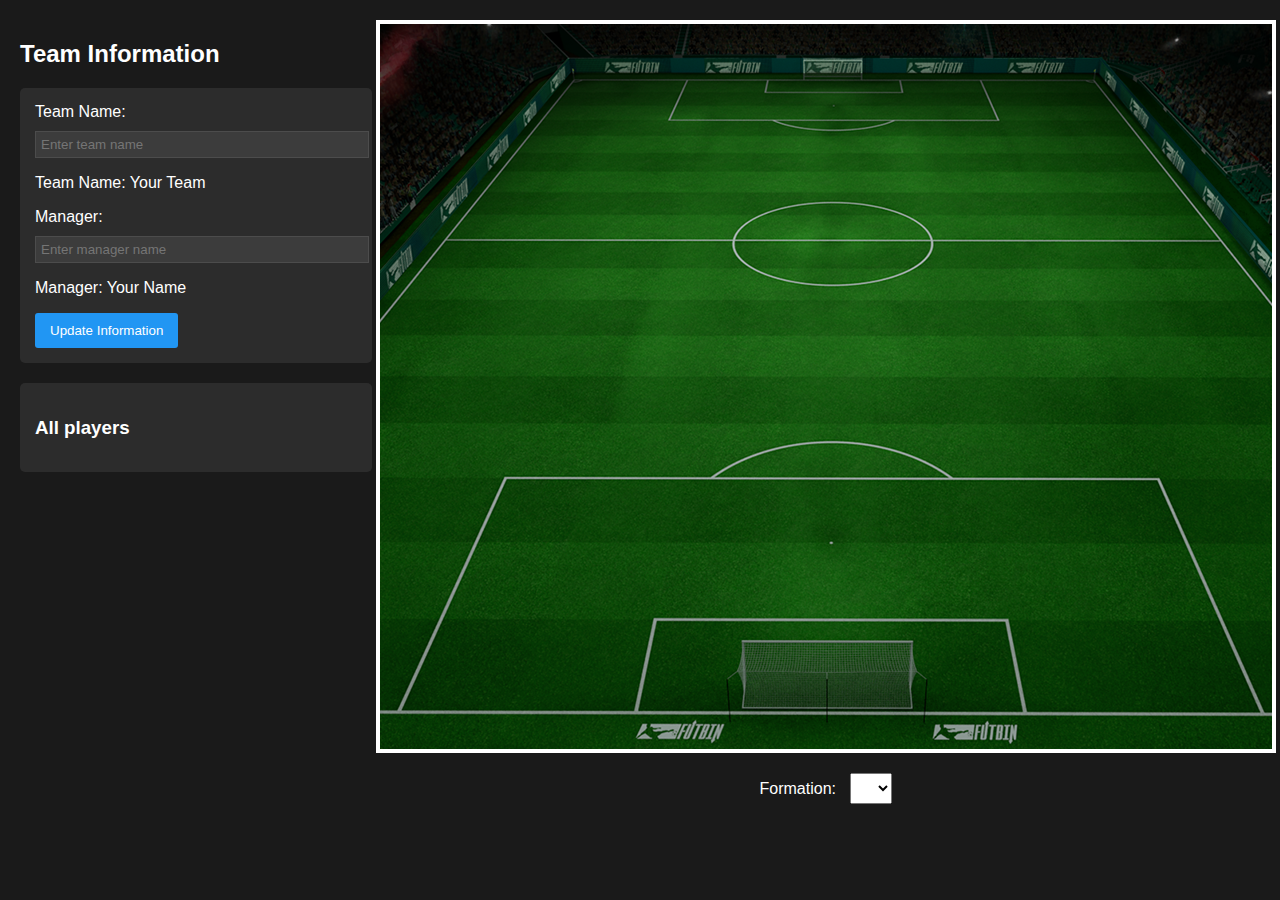
==== builder.html @ 73814bcb "SQUAD-5 Display cards on formation page with flex adjusting css" ====
<!DOCTYPE html>
<html lang="en">
<head>
  <meta charset="UTF-8">
  <meta name="viewport" content="width=device-width, initial-scale=1.0">
  <title>Football Tactics and Formations</title>
   <link rel="stylesheet" href="style-builder.css">

   
</head>
<body>
    <div class="container">
      <div class="left-section">
        <h2>Team Information</h2>
        <div class="team-info">
          <label for="teamNameInput">Team Name:</label>
          <input type="text" id="teamNameInput" placeholder="Enter team name">
          <p>Team Name: <span id="teamName">Your Team</span></p>
          
          <label for="managerNameInput">Manager:</label>
          <input type="text" id="managerNameInput" placeholder="Enter manager name">
          <p>Manager: <span id="managerName">Your Name</span></p>
          
          <button id="updateInfo">Update Information</button>
        </div>
        <div class="player-list">
          <h3>All players</h3>
          <div id="playersList">
            <!-- Player list will be dynamically added here -->
          </div>
        </div>
      </div>
      <div class="right-section">
        <div class="pitch" id="pitch">
          <!-- Player positions will be dynamically added here -->
        </div>
        <div class="formation-select">
          <label for="formation">Formation:</label>
          <select id="formation">
            <!-- Options will be dynamically added here -->
          </select>
        </div>
      </div>
    </div>

  <script src="script-builder.js"></script>
</body>
</html>
---- style-builder.css ----
body {
    font-family: Arial, sans-serif;
    background-color: #1a1a1a;
    color: #fff;
    margin: 0;
    padding: 0;
  }
  
  .container {
    display: flex;
    height: 100vh;
    padding: 20px;
    box-sizing: border-box;
  }
  
  .left-section {
    width: 50%;
    padding-right: 20px;
  }
  
  .right-section {
    flex: 1;
    display: flex;
    flex-direction: column;
    align-items: center;
    width: 70%;
  }
  
  .pitch {
    position: relative;
    width: 892px;
    height: 725px;
    background-image: url('src/assets/img/stadium_background.webp');
    background-size: cover;
    background-position: center;
    border: 4px solid #fff;
    margin-bottom: 20px;
  }
  
  .player {
    position: absolute;
    width: 50px;
    height: 50px;
    background-color: #2196F3;
    border-radius: 50%;
    display: flex;
    justify-content: center;
    align-items: center;
    cursor: pointer;
    color: #fff;
    font-weight: bold;
    transition: all 0.5s ease-in-out; /* Add this line for smooth transitions */
  /* for animation when switching */
  }
  
  .formation-select {
    margin-bottom: 20px;
  }
  
  .formation-select label {
    margin-right: 10px;
  }
  
  .formation-select select {
    padding: 5px 10px;
    font-size: 16px;
  }
  
  .team-info, .player-list {
    background-color: #2c2c2c;
    padding: 15px;
    border-radius: 5px;
    margin-bottom: 20px;
  }
  
  .team-info label, .team-info input {
    display: block;
    margin-bottom: 10px;
  }
  
  .team-info input {
    width: 100%;
    padding: 5px;
    background-color: #3c3c3c;
    border: 1px solid #4c4c4c;
    color: #fff;
  }
  
  .team-info button {
    background-color: #2196F3;
    color: #fff;
    border: none;
    padding: 10px 15px;
    cursor: pointer;
    border-radius: 3px;
  }
  
  .team-info button:hover {
    background-color: #1976D2;
  }
  
  .player-list ul {
    list-style-type: none;
    padding: 0;
  }
  
  .player-list li {
    margin-bottom: 5px;
  }
  
  @media (max-width: 1200px) {
    .container {
      flex-direction: column;
    }
  
    .left-section {
      width: 100%;
      padding-right: 0;
      margin-bottom: 20px;
    }
  
    .pitch {
      width: 100%;
      height: auto;
      aspect-ratio: 892 / 725;
    }
  }



  /* Container for all cards */
#playersList {
  display: flex;
  flex-wrap: wrap;
  justify-content: space-between; /* Add spacing between cards */
  gap: 15px; /* Adjust the gap between cards */
}


/* Update the card styles */
.card {
  position: relative;
  width: calc(30% - 15px); /* Ensures three cards fit per row */
  margin: 10px;
  height: 400px;
  background-image: url('src/assets/img/badge_gold.webp');
  background-size: cover;
  background-position: center;
  transition: transform 0.3s ease;
}

.card:hover {
  transform: translateY(-5px);
}

.top-info {
  position: absolute;
  top: 70px;
  left: 50px;
  font-size: 2rem;
  font-weight: bold;
  color: #000000;
}

.stat-position {
  position: relative;
  font-size: 1.2rem;
  font-weight: bold;
  top: 110px;
  left: 52px;
}

.player-image {
  position: absolute;
  top: 45%;
  left: 50%;
  transform: translate(-50%, -50%);
  width: 150px;
  height: 150px;
  object-fit: contain;
}

.player-name {
  position: absolute;
  bottom: 120px;
  left: 50%;
  transform: translateX(-50%);
  font-size: 1rem;
  font-weight: bold;
  color: #000;
}

.stats {
  position: absolute;
  bottom: 70px;
  left: 50%;
  transform: translateX(-50%);
  display: flex;
  gap: 7px;
  color: #000;
  font-weight: bold;
}

.stat {
  display: flex;
  flex-direction: column;
  align-items: center;
}

.stat-label {
  font-size: 0.9rem;
  text-transform: uppercase;
}

.stat-value {
  font-size: 1rem;
}
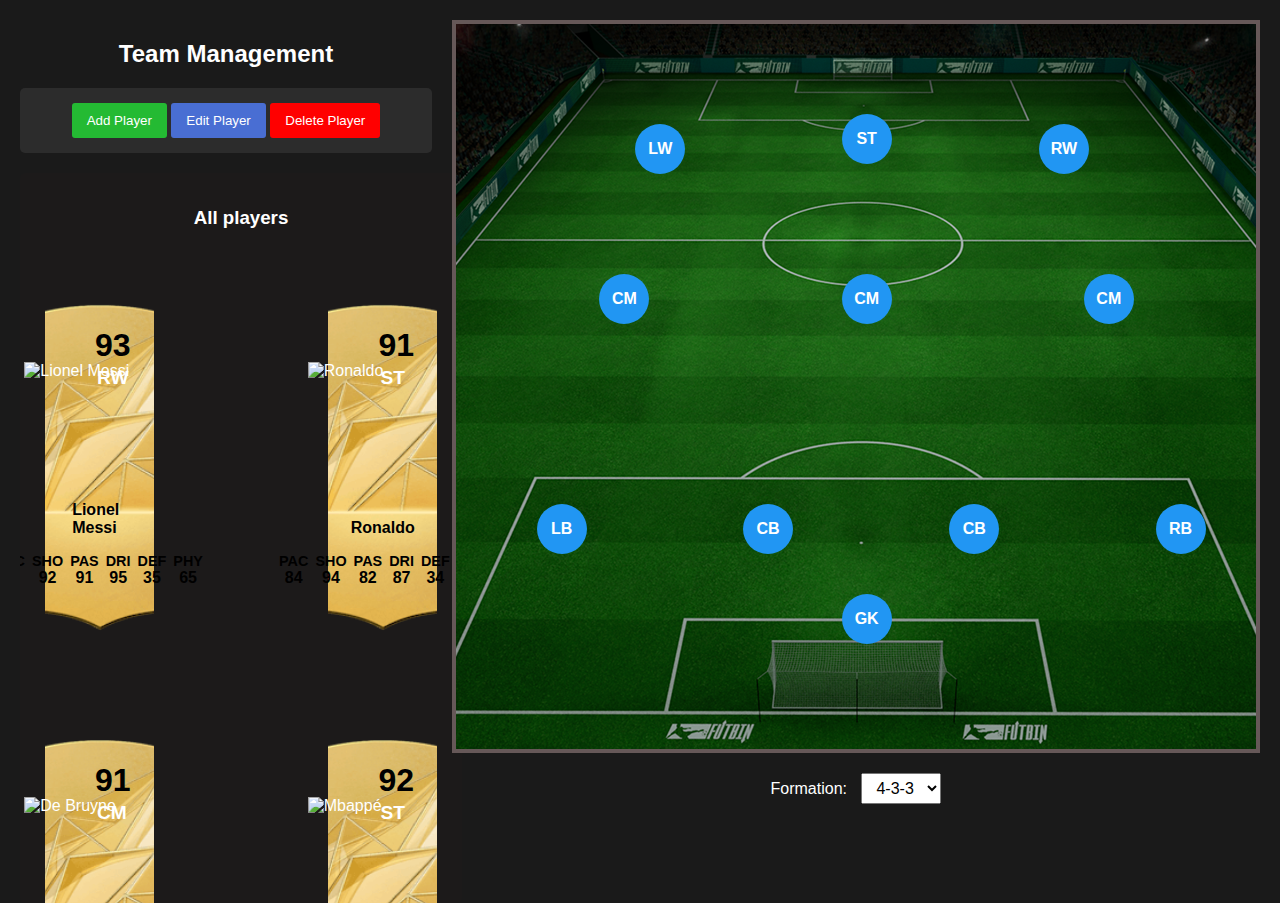
==== commit 95942588: "SQUAD-20 Creating form in pop up" ====
--- a/builder.html
+++ b/builder.html
@@ -11,21 +11,18 @@
 <body>
     <div class="container">
       <div class="left-section">
-        <h2>Team Information</h2>
-        <div class="team-info">
-          <label for="teamNameInput">Team Name:</label>
-          <input type="text" id="teamNameInput" placeholder="Enter team name">
-          <p>Team Name: <span id="teamName">Your Team</span></p>
-          
-          <label for="managerNameInput">Manager:</label>
-          <input type="text" id="managerNameInput" placeholder="Enter manager name">
-          <p>Manager: <span id="managerName">Your Name</span></p>
-          
-          <button id="updateInfo">Update Information</button>
+        <h2>Team Management</h2>
+        <div class="team-info">          
+          <button id="addbutton">Add Player</button>
+          <button id="editbutton">Edit Player</button>
+          <button id="deletebutton">Delete Player</button>
+
+
         </div>
         <div class="player-list">
           <h3>All players</h3>
           <div id="playersList">
+            <div class="btn" id="updateInfo"></div>
             <!-- Player list will be dynamically added here -->
           </div>
         </div>
@@ -43,6 +40,59 @@
       </div>
     </div>
 
+    <!-- Add Player Popup -->
+  <div id="popupForm" class="popup-form">
+    <div class="popup-content">
+      <span id="closePopup" class="close-btn">&times;</span>
+      <h3>Add Player</h3>
+      <form id="playerForm">
+        <label for="name">Name:</label>
+        <input type="text" id="name" name="name" required>
+
+        <label for="photo">Photo URL:</label>
+        <input type="url" id="photo" name="photo" required>
+
+        <label for="position">Position:</label>
+        <input type="text" id="position" name="position" required>
+
+        <label for="nationality">Nationality:</label>
+        <input type="text" id="nationality" name="nationality" required>
+
+        <label for="flag">Flag URL:</label>
+        <input type="url" id="flag" name="flag" required>
+
+        <label for="club">Club:</label>
+        <input type="text" id="club" name="club" required>
+
+        <label for="logo">Club Logo URL:</label>
+        <input type="url" id="logo" name="logo" required>
+
+        <label for="rating">Rating:</label>
+        <input type="number" id="rating" name="rating" required>
+
+        <label for="diving">Diving:</label>
+        <input type="number" id="diving" name="diving" required>
+
+        <label for="handling">Handling:</label>
+        <input type="number" id="handling" name="handling" required>
+
+        <label for="kicking">Kicking:</label>
+        <input type="number" id="kicking" name="kicking" required>
+
+        <label for="reflexes">Reflexes:</label>
+        <input type="number" id="reflexes" name="reflexes" required>
+
+        <label for="speed">Speed:</label>
+        <input type="number" id="speed" name="speed" required>
+
+        <label for="positioning">Positioning:</label>
+        <input type="number" id="positioning" name="positioning" required>
+
+        <button type="submit">Add Player</button>
+      </form>
+    </div>
+  </div>
+
   <script src="script-builder.js"></script>
 </body>
 </html>--- a/style-builder.css
+++ b/style-builder.css
@@ -28,12 +28,12 @@
   
   .pitch {
     position: relative;
-    width: 892px;
+    width: 800px;
     height: 725px;
     background-image: url('src/assets/img/stadium_background.webp');
     background-size: cover;
     background-position: center;
-    border: 4px solid #fff;
+    border: 4px solid #665858;
     margin-bottom: 20px;
   }
   
@@ -107,6 +107,16 @@
   .player-list li {
     margin-bottom: 5px;
   }
+
+
+  h2, h3 {
+    text-align: center;
+  }
+
+  .team-info {
+    text-align: center;
+    align-items: center;
+  }
   
   @media (max-width: 1200px) {
     .container {
@@ -216,3 +226,167 @@
   font-size: 1rem;
 }
 
+.player-list {
+  width: 100%; /* Width of container */
+  height: 700px; /* Define the height of the visible area */
+  overflow-y: auto; /* Enable vertical scrolling */
+  background-color: #1c1a1a; /* Optional: Background color */
+
+}
+
+.player-list ul {
+  list-style-type: none; /* Remove bullet points */
+  margin: 0; /* Remove margin */
+  padding: 0; /* Remove padding */
+}
+
+.player-list li {
+  padding: 5px 0; /* Add spacing between list items */
+}
+
+
+/* adding nice scrolling for better styling * /
+
+/* Webkit Browsers (Chrome, Edge, Safari) */
+.player-list::-webkit-scrollbar {
+  width: 8px; /* Scrollbar width */
+  background-color: #ccc; /* Track color (grey) */
+}
+
+.player-list::-webkit-scrollbar-thumb {
+  background-color: #888; /* Thumb color (darker grey) */
+  border-radius: 4px; /* Rounded corners for the thumb */
+  border: 2px solid #ccc; /* Creates space between thumb and track */
+}
+
+.player-list::-webkit-scrollbar-thumb:hover {
+  background-color: #555; /* Darker thumb on hover */
+}
+
+/* Firefox (scrollbar-width & scrollbar-color are already set above) */
+.player-list {
+  scrollbar-width: thin; /* Thin scrollbar */
+  scrollbar-color: #888 #ccc; /* Thumb and track colors (grey) */
+}
+
+#addbutton{
+  background-color: #24ba33;
+}
+
+#editbutton{
+  color: #ffffff;
+  background-color: #496ed3;
+}
+
+#deletebutton{
+  background-color: rgb(255, 0, 0);
+}
+
+#addbutton:hover, #editbutton:hover, #deletebutton:hover {
+  opacity: 0.8;
+}
+
+/* Popup styling */
+.popup-form {
+  display: none; /* Hidden by default */
+  position: absolute;
+  top: 50%;
+  left: 50%;
+  transform: translate(-50%, -50%); /* Center the popup in the left section */
+  
+  width: 500px;  /* Set the width of the form */
+  height: 800px; /* Set the height of the form */
+  
+  background-color: #fff;
+  color: #333;
+  border-radius: 20px;
+  padding: 20px;
+  box-shadow: 0 4px 6px rgba(0, 0, 0, 0.1);
+  overflow-y: auto; /* Scrollable content if necessary */
+}
+
+.left-section {
+  position: relative; /* Make this section the reference point for absolute positioning */
+  /* so i can show the pop up in the left section */
+}
+
+
+/* Close button in popup */
+.close-btn {
+  position: absolute;
+  top: auto;
+  left: auto;
+   font-size: 50px;
+  cursor: pointer;
+  color: #333;
+}
+
+/* Popup form content */
+.popup-content {
+  position: relative;
+}
+
+/* Form inside the popup */
+#playerForm {
+  display: flex;
+  flex-direction: column;
+  align-items: center;
+  text-align: center;
+}
+
+#playerForm label {
+  margin-bottom: 5px;
+  font-size: 16px;
+  align-items: center;
+}
+
+#playerForm input {
+  margin-bottom: 15px;
+  padding: 10px;
+  font-size: 16px;
+  border: 1px solid #ccc;
+  border-radius: 5px;
+}
+
+#playerForm button {
+  padding: 10px 20px;
+  background-color: #4CAF50;
+  color: white;
+  border: none;
+  border-radius: 5px;
+  font-size: 16px;
+  cursor: pointer;
+}
+
+#playerForm button:hover {
+  opacity: 0.8;
+}
+
+
+
+/* show elements in pop up inline */
+
+/* Ensure the form is using Flexbox to arrange elements */
+.popup-form form {
+  display: flex;
+  flex-direction: column; /* Stack the form elements vertically */
+  gap: 10px; /* Adds space between rows of form elements */
+}
+
+/* Style each form row to align label and input on the same line */
+.popup-form .form-row {
+  display: flex;
+  align-items: center; /* Vertically align items in the center */
+  gap: 10px; /* Adds space between the label and input */
+}
+
+.popup-form label {
+  width: 150px; /* Set width for labels */
+  text-align: right; /* Align label text to the right */
+}
+
+.popup-form input {
+  flex-grow: 1; /* Let the input take up the remaining space */
+  padding: 5px; /* Add some padding inside the input for spacing */
+  width: 100%; /* Ensure the input takes up the available width */
+}
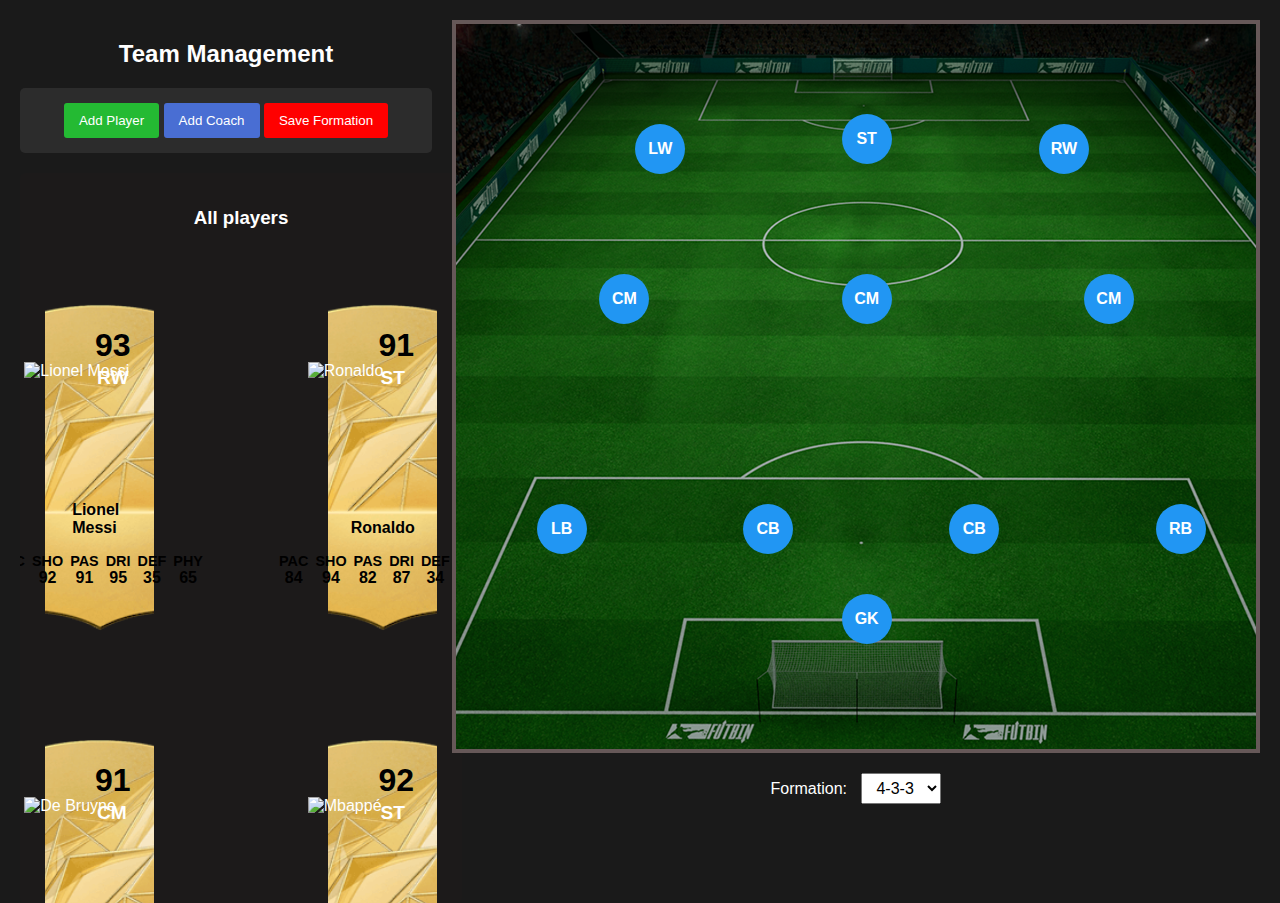
==== commit eda972ac: "SQUAD-20 Add Coach & Save Formation Buttons" ====
--- a/builder.html
+++ b/builder.html
@@ -14,8 +14,8 @@
         <h2>Team Management</h2>
         <div class="team-info">          
           <button id="addbutton">Add Player</button>
-          <button id="editbutton">Edit Player</button>
-          <button id="deletebutton">Delete Player</button>
+          <button id="editbutton">Add Coach</button>
+          <button id="deletebutton">Save Formation</button>
 
 
         </div>
@@ -41,57 +41,75 @@
     </div>
 
     <!-- Add Player Popup -->
-  <div id="popupForm" class="popup-form">
-    <div class="popup-content">
-      <span id="closePopup" class="close-btn">&times;</span>
-      <h3>Add Player</h3>
-      <form id="playerForm">
-        <label for="name">Name:</label>
-        <input type="text" id="name" name="name" required>
-
-        <label for="photo">Photo URL:</label>
-        <input type="url" id="photo" name="photo" required>
-
-        <label for="position">Position:</label>
-        <input type="text" id="position" name="position" required>
-
-        <label for="nationality">Nationality:</label>
-        <input type="text" id="nationality" name="nationality" required>
-
-        <label for="flag">Flag URL:</label>
-        <input type="url" id="flag" name="flag" required>
-
-        <label for="club">Club:</label>
-        <input type="text" id="club" name="club" required>
-
-        <label for="logo">Club Logo URL:</label>
-        <input type="url" id="logo" name="logo" required>
-
-        <label for="rating">Rating:</label>
-        <input type="number" id="rating" name="rating" required>
-
-        <label for="diving">Diving:</label>
-        <input type="number" id="diving" name="diving" required>
-
-        <label for="handling">Handling:</label>
-        <input type="number" id="handling" name="handling" required>
-
-        <label for="kicking">Kicking:</label>
-        <input type="number" id="kicking" name="kicking" required>
-
-        <label for="reflexes">Reflexes:</label>
-        <input type="number" id="reflexes" name="reflexes" required>
-
-        <label for="speed">Speed:</label>
-        <input type="number" id="speed" name="speed" required>
-
-        <label for="positioning">Positioning:</label>
-        <input type="number" id="positioning" name="positioning" required>
-
-        <button type="submit">Add Player</button>
-      </form>
+    <div id="popupForm" class="popup-form">
+      <div class="popup-content">
+        <span id="closePopup" class="close-btn">&times;</span>
+        <h3>Add Player</h3>
+        <form id="playerForm">
+          <label for="name">Name:</label>
+          <input type="text" id="name" name="name" placeholder="e.g., Donnarumma" required>
+    
+          <label for="photo">Photo URL:</label>
+          <input type="url" id="photo" name="photo" placeholder="e.g., https://cdn.sofifa.net/players/230/621/25_120.png" required>
+    
+          <label for="position">Position:</label>
+          <select id="position" name="position" required>
+            <option value="GK">Goalkeeper (GK)</option>
+            <option value="CB">Center Back (CB)</option>
+            <option value="RB">Right Back (RB)</option>
+            <option value="LB">Left Back (LB)</option>
+            <option value="CM">Central Midfielder (CM)</option>
+            <option value="LW">Left Winger (LW)</option>
+            <option value="ST">Striker (ST)</option>
+            <option value="RW">Right Winger (RW)</option>
+          </select>
+    
+          <label for="nationality">Nationality:</label>
+          <select id="nationality" name="nationality" required>
+            <option value="Italy" data-flag="https://cdn.sofifa.net/flags/it.png">Italy</option>
+            <option value="Morocco" data-flag="https://cdn.sofifa.net/flags/ma.png">Morocco</option>
+            <option value="France" data-flag="https://cdn.sofifa.net/flags/fr.png">France</option>
+            <option value="United States" data-flag="https://cdn.sofifa.net/flags/us.png">United States</option>
+            <option value="Spain" data-flag="https://cdn.sofifa.net/flags/es.png">Spain</option>
+            <option value="Germany" data-flag="https://cdn.sofifa.net/flags/de.png">Germany</option>
+            <option value="United Kingdom" data-flag="https://cdn.sofifa.net/flags/uk.png">United Kingdom</option>
+            <option value="Japan" data-flag="https://cdn.sofifa.net/flags/jp.png">Japan</option>
+            <option value="China" data-flag="https://cdn.sofifa.net/flags/cn.png">China</option>
+            <option value="India" data-flag="https://cdn.sofifa.net/flags/in.png">India</option>
+          </select>
+    
+          <label for="club">Club:</label>
+          <input type="text" id="club" name="club" placeholder="e.g., Paris Saint-Germain" required>
+    
+          <label for="logo">Club Logo URL:</label>
+          <input type="url" id="logo" name="logo" placeholder="e.g., https://cdn.sofifa.net/meta/team/591/120.png" required>
+    
+          <label for="rating">Rating:</label>
+          <input type="number" id="rating" name="rating" min="1" max="99" placeholder="e.g., 89" required>
+    
+          <label for="diving">Diving:</label>
+          <input type="number" id="diving" name="diving" min="1" max="99" placeholder="e.g., 88" required>
+    
+          <label for="handling">Handling:</label>
+          <input type="number" id="handling" name="handling" min="1" max="99" placeholder="e.g., 84" required>
+    
+          <label for="kicking">Kicking:</label>
+          <input type="number" id="kicking" name="kicking" min="1" max="99" placeholder="e.g., 75" required>
+    
+          <label for="reflexes">Reflexes:</label>
+          <input type="number" id="reflexes" name="reflexes" min="1" max="99" placeholder="e.g., 90" required>
+    
+          <label for="speed">Speed:</label>
+          <input type="number" id="speed" name="speed" min="1" max="99" placeholder="e.g., 50" required>
+    
+          <label for="positioning">Positioning:</label>
+          <input type="number" id="positioning" name="positioning" min="1" max="99" placeholder="e.g., 85" required>
+    
+          <button type="submit">Add Player</button>
+        </form>
+      </div>
     </div>
-  </div>
+    
 
   <script src="script-builder.js"></script>
 </body>
--- a/style-builder.css
+++ b/style-builder.css
@@ -324,6 +324,7 @@
 /* Popup form content */
 .popup-content {
   position: relative;
+  max-width: auto;
 }
 
 /* Form inside the popup */
@@ -332,6 +333,7 @@
   flex-direction: column;
   align-items: center;
   text-align: center;
+  background-color: #ffffff;
 }
 
 #playerForm label {
@@ -366,27 +368,96 @@
 
 /* show elements in pop up inline */
 
-/* Ensure the form is using Flexbox to arrange elements */
-.popup-form form {
+.popup {
+    display: none;
+    position: fixed;
+    z-index: 1000;
+    background-color: rgba(0, 0, 0, 0.5);
+    overflow: auto;
+}
+
+.popup-content {
+    background-color: #ffffff;
+    width: 100%;
+
+}
+
+.close {
+    color: #aaa;
+    float: left;
+    font-size: 28px;
+    font-weight: bold;
+    cursor: pointer;
+}
+
+.close:hover,
+.close:focus {
+    color: #000;
+    text-decoration: none;
+    cursor: pointer;
+}
+
+
+
+/* Overwrite form popup styling */
+
+.popup-form {
+  display: none; /* Hidden by default */
+  position: fixed; /* Keep centered on scroll */
+  top: 50%;
+  left: 50%;
+  transform: translate(-50%, -50%);
+  width: 500px; /* Adjust width */
+  max-height: 90vh; /* Avoid exceeding viewport height */
+  height: auto;
+  background-color: #fff;
+  color: #333;
+  border-radius: 15px;
+  padding: 20px;
+  box-shadow: 0 10px 20px rgba(0, 0, 0, 0.25);
+  overflow-y: auto; /* Allow scrolling for long forms */
+}
+
+.popup {
+  display: none;
+  position: fixed;
+  top: 0;
+  left: 0;
+  width: 100%;
+  height: 100%;
+  background-color: rgba(0, 0, 0, 0.7); /* Add a dim backdrop */
+  z-index: 999; /* Ensure popup stays above other elements */
+}
+
+.close-btn {
+  position: absolute;
+  top: 15px;
+  right: 15px; /* Align close button to the top-right */
+  font-size: 20px;
+  font-weight: bold;
+  color: #333;
+  cursor: pointer;
+}
+
+#playerForm {
   display: flex;
-  flex-direction: column; /* Stack the form elements vertically */
-  gap: 10px; /* Adds space between rows of form elements */
-}
-
-/* Style each form row to align label and input on the same line */
-.popup-form .form-row {
-  display: flex;
-  align-items: center; /* Vertically align items in the center */
-  gap: 10px; /* Adds space between the label and input */
-}
-
-.popup-form label {
-  width: 150px; /* Set width for labels */
-  text-align: right; /* Align label text to the right */
-}
-
-.popup-form input {
-  flex-grow: 1; /* Let the input take up the remaining space */
-  padding: 5px; /* Add some padding inside the input for spacing */
-  width: 100%; /* Ensure the input takes up the available width */
-}
+  flex-direction: column;
+  align-items: stretch;
+  text-align: left;
+  padding: 20px;
+}
+
+#playerForm label {
+  margin-bottom: 10px;
+  font-size: 14px;
+  font-weight: 600;
+  color: #444;
+}
+
+#playerForm input {
+  margin-bottom: 15px;
+  padding: 10px;
+  font-size: 16px;
+  border: 1px solid #ccc;
+  border-radius: 5px;
+}
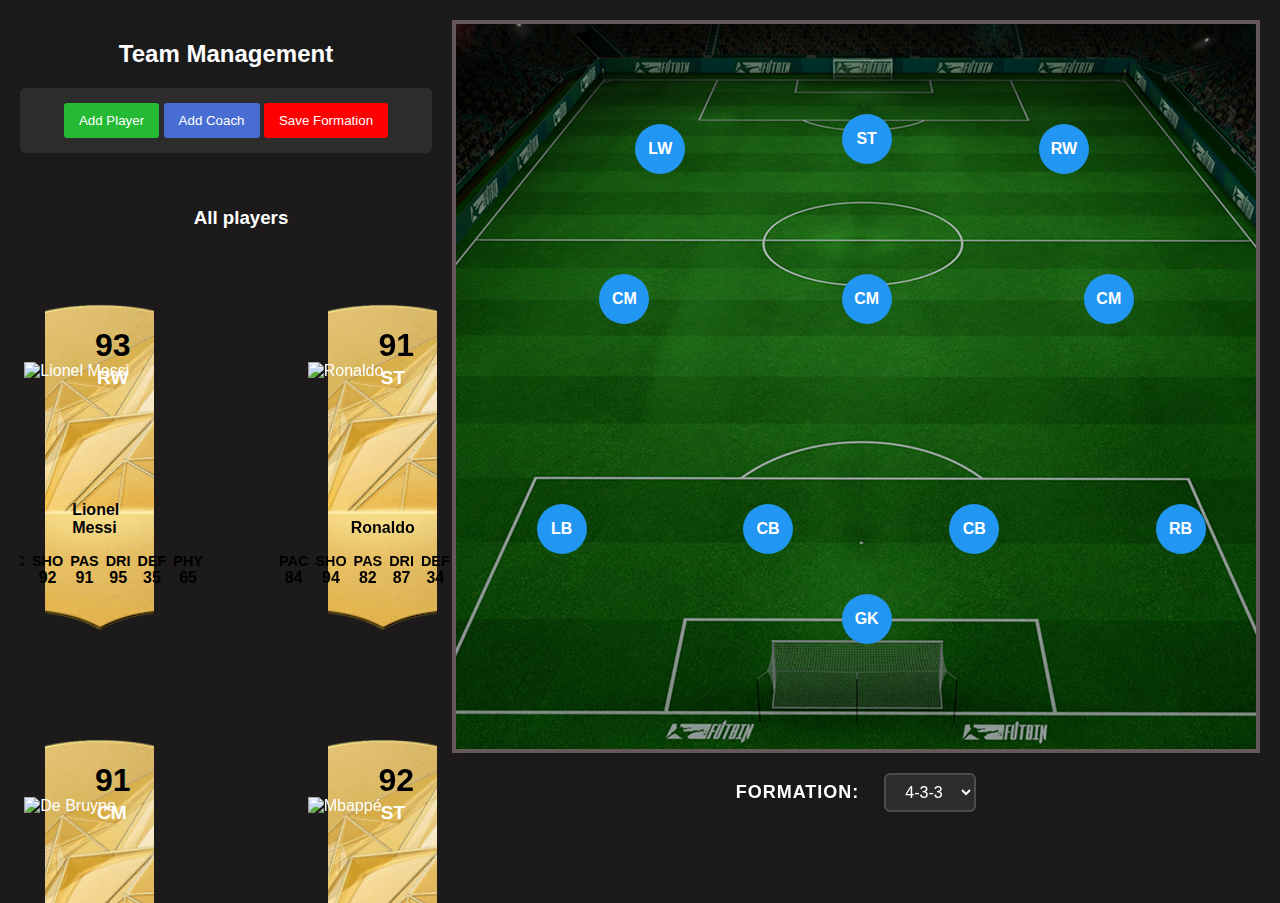
==== commit b1feb350: "Merge pull request #11 from uid0Z0uh4iri/PopUpStyling" ====
--- a/builder.html
+++ b/builder.html
@@ -46,71 +46,109 @@
         <span id="closePopup" class="close-btn">&times;</span>
         <h3>Add Player</h3>
         <form id="playerForm">
-          <label for="name">Name:</label>
-          <input type="text" id="name" name="name" placeholder="e.g., Donnarumma" required>
-    
-          <label for="photo">Photo URL:</label>
-          <input type="url" id="photo" name="photo" placeholder="e.g., https://cdn.sofifa.net/players/230/621/25_120.png" required>
-    
-          <label for="position">Position:</label>
-          <select id="position" name="position" required>
-            <option value="GK">Goalkeeper (GK)</option>
-            <option value="CB">Center Back (CB)</option>
-            <option value="RB">Right Back (RB)</option>
-            <option value="LB">Left Back (LB)</option>
-            <option value="CM">Central Midfielder (CM)</option>
-            <option value="LW">Left Winger (LW)</option>
-            <option value="ST">Striker (ST)</option>
-            <option value="RW">Right Winger (RW)</option>
-          </select>
-    
-          <label for="nationality">Nationality:</label>
-          <select id="nationality" name="nationality" required>
-            <option value="Italy" data-flag="https://cdn.sofifa.net/flags/it.png">Italy</option>
-            <option value="Morocco" data-flag="https://cdn.sofifa.net/flags/ma.png">Morocco</option>
-            <option value="France" data-flag="https://cdn.sofifa.net/flags/fr.png">France</option>
-            <option value="United States" data-flag="https://cdn.sofifa.net/flags/us.png">United States</option>
-            <option value="Spain" data-flag="https://cdn.sofifa.net/flags/es.png">Spain</option>
-            <option value="Germany" data-flag="https://cdn.sofifa.net/flags/de.png">Germany</option>
-            <option value="United Kingdom" data-flag="https://cdn.sofifa.net/flags/uk.png">United Kingdom</option>
-            <option value="Japan" data-flag="https://cdn.sofifa.net/flags/jp.png">Japan</option>
-            <option value="China" data-flag="https://cdn.sofifa.net/flags/cn.png">China</option>
-            <option value="India" data-flag="https://cdn.sofifa.net/flags/in.png">India</option>
-          </select>
-    
-          <label for="club">Club:</label>
-          <input type="text" id="club" name="club" placeholder="e.g., Paris Saint-Germain" required>
-    
-          <label for="logo">Club Logo URL:</label>
-          <input type="url" id="logo" name="logo" placeholder="e.g., https://cdn.sofifa.net/meta/team/591/120.png" required>
-    
-          <label for="rating">Rating:</label>
-          <input type="number" id="rating" name="rating" min="1" max="99" placeholder="e.g., 89" required>
-    
-          <label for="diving">Diving:</label>
-          <input type="number" id="diving" name="diving" min="1" max="99" placeholder="e.g., 88" required>
-    
-          <label for="handling">Handling:</label>
-          <input type="number" id="handling" name="handling" min="1" max="99" placeholder="e.g., 84" required>
-    
-          <label for="kicking">Kicking:</label>
-          <input type="number" id="kicking" name="kicking" min="1" max="99" placeholder="e.g., 75" required>
-    
-          <label for="reflexes">Reflexes:</label>
-          <input type="number" id="reflexes" name="reflexes" min="1" max="99" placeholder="e.g., 90" required>
-    
-          <label for="speed">Speed:</label>
-          <input type="number" id="speed" name="speed" min="1" max="99" placeholder="e.g., 50" required>
-    
-          <label for="positioning">Positioning:</label>
-          <input type="number" id="positioning" name="positioning" min="1" max="99" placeholder="e.g., 85" required>
-    
+          <div class="form-group">
+            <label for="name">Name:</label>
+            <input type="text" id="name" name="name" placeholder="e.g., Donnarumma" required>
+          </div>
+          
+          <div class="form-group">
+            <label for="photo">Photo URL:</label>
+            <input type="url" id="photo" name="photo" placeholder="e.g., https://cdn.sofifa.net/players/230/621/25_120.png" required>
+          </div>
+          
+          <div class="form-group">
+            <label for="position">Position:</label>
+            <select id="position" name="position" required>
+              <option value="GK">Goalkeeper (GK)</option>
+              <option value="CB">Center Back (CB)</option>
+              <option value="RB">Right Back (RB)</option>
+              <option value="LB">Left Back (LB)</option>
+              <option value="CM">Central Midfielder (CM)</option>
+              <option value="LW">Left Winger (LW)</option>
+              <option value="ST">Striker (ST)</option>
+              <option value="RW">Right Winger (RW)</option>
+            </select>
+          </div>
+          
+          <div class="form-group">
+            <label for="nationality">Nationality:</label>
+            <select id="nationality" name="nationality" required>
+              <option value="Italy" data-flag="https://cdn.sofifa.net/flags/it.png">Italy</option>
+              <option value="Morocco" data-flag="https://cdn.sofifa.net/flags/ma.png">Morocco</option>
+              <option value="France" data-flag="https://cdn.sofifa.net/flags/fr.png">France</option>
+              <option value="United States" data-flag="https://cdn.sofifa.net/flags/us.png">United States</option>
+              <option value="Spain" data-flag="https://cdn.sofifa.net/flags/es.png">Spain</option>
+              <option value="Germany" data-flag="https://cdn.sofifa.net/flags/de.png">Germany</option>
+              <option value="United Kingdom" data-flag="https://cdn.sofifa.net/flags/uk.png">United Kingdom</option>
+              <option value="Japan" data-flag="https://cdn.sofifa.net/flags/jp.png">Japan</option>
+              <option value="China" data-flag="https://cdn.sofifa.net/flags/cn.png">China</option>
+              <option value="India" data-flag="https://cdn.sofifa.net/flags/in.png">India</option>
+            </select>
+          </div>
+          
+          <div class="form-group">
+            <label for="club">Club:</label>
+            <input type="text" id="club" name="club" placeholder="e.g., Paris Saint-Germain" required>
+          </div>
+          
+          <div class="form-group">
+            <label for="logo">Club Logo URL:</label>
+            <input type="url" id="logo" name="logo" placeholder="e.g., https://cdn.sofifa.net/meta/team/591/120.png" required>
+          </div>
+          
+          <div class="form-group">
+            <label for="rating">Rating:</label>
+            <input type="number" id="rating" name="rating" min="1" max="99" placeholder="e.g., 89" required>
+          </div>
+          
+          <div class="form-group">
+            <label for="diving">Diving:</label>
+            <input type="number" id="diving" name="diving" min="1" max="99" placeholder="e.g., 88" required>
+          </div>
+          
+          <div class="form-group">
+            <label for="handling">Handling:</label>
+            <input type="number" id="handling" name="handling" min="1" max="99" placeholder="e.g., 84" required>
+          </div>
+          
+          <div class="form-group">
+            <label for="kicking">Kicking:</label>
+            <input type="number" id="kicking" name="kicking" min="1" max="99" placeholder="e.g., 75" required>
+          </div>
+          
+          <div class="form-group">
+            <label for="reflexes">Reflexes:</label>
+            <input type="number" id="reflexes" name="reflexes" min="1" max="99" placeholder="e.g., 90" required>
+          </div>
+          
+          <div class="form-group">
+            <label for="speed">Speed:</label>
+            <input type="number" id="speed" name="speed" min="1" max="99" placeholder="e.g., 50" required>
+          </div>
+          
+          <div class="form-group">
+            <label for="positioning">Positioning:</label>
+            <input type="number" id="positioning" name="positioning" min="1" max="99" placeholder="e.g., 85" required>
+          </div>
+          
           <button type="submit">Add Player</button>
         </form>
       </div>
     </div>
     
+    <!-- Search Player Popup -->
+    <div id="searchPlayerPopup" class="search-popup">
+      <div class="search-popup-content">
+        <span id="closeSearchPopup" class="close-btn">&times;</span>
+        <h3>Select Player</h3>
+        <input type="text" id="playerSearch" placeholder="Search players...">
+        <div id="searchResults" class="search-results">
+          <!-- Search results will be displayed here -->
+        </div>
+      </div>
+    </div>
 
   <script src="script-builder.js"></script>
+  <script src="managepitch.js"></script>
 </body>
 </html>--- a/style-builder.css
+++ b/style-builder.css
@@ -1,247 +1,273 @@
 body {
-    font-family: Arial, sans-serif;
-    background-color: #1a1a1a;
-    color: #fff;
-    margin: 0;
-    padding: 0;
-  }
-  
-  .container {
-    display: flex;
-    height: 100vh;
-    padding: 20px;
-    box-sizing: border-box;
-  }
-  
-  .left-section {
-    width: 50%;
-    padding-right: 20px;
-  }
-  
-  .right-section {
-    flex: 1;
-    display: flex;
-    flex-direction: column;
-    align-items: center;
-    width: 70%;
-  }
-  
-  .pitch {
-    position: relative;
-    width: 800px;
-    height: 725px;
-    background-image: url('src/assets/img/stadium_background.webp');
-    background-size: cover;
-    background-position: center;
-    border: 4px solid #665858;
-    margin-bottom: 20px;
-  }
-  
-  .player {
-    position: absolute;
-    width: 50px;
-    height: 50px;
-    background-color: #2196F3;
-    border-radius: 50%;
-    display: flex;
-    justify-content: center;
-    align-items: center;
-    cursor: pointer;
-    color: #fff;
-    font-weight: bold;
-    transition: all 0.5s ease-in-out; /* Add this line for smooth transitions */
-  /* for animation when switching */
-  }
-  
-  .formation-select {
-    margin-bottom: 20px;
-  }
-  
-  .formation-select label {
-    margin-right: 10px;
-  }
-  
-  .formation-select select {
-    padding: 5px 10px;
-    font-size: 16px;
-  }
-  
-  .team-info, .player-list {
-    background-color: #2c2c2c;
-    padding: 15px;
-    border-radius: 5px;
-    margin-bottom: 20px;
-  }
-  
-  .team-info label, .team-info input {
-    display: block;
-    margin-bottom: 10px;
-  }
-  
-  .team-info input {
-    width: 100%;
-    padding: 5px;
-    background-color: #3c3c3c;
-    border: 1px solid #4c4c4c;
-    color: #fff;
-  }
-  
-  .team-info button {
-    background-color: #2196F3;
-    color: #fff;
-    border: none;
-    padding: 10px 15px;
-    cursor: pointer;
-    border-radius: 3px;
-  }
-  
-  .team-info button:hover {
-    background-color: #1976D2;
-  }
-  
-  .player-list ul {
-    list-style-type: none;
-    padding: 0;
-  }
-  
-  .player-list li {
-    margin-bottom: 5px;
-  }
-
-
-  h2, h3 {
-    text-align: center;
-  }
-
-  .team-info {
-    text-align: center;
-    align-items: center;
-  }
-  
-  @media (max-width: 1200px) {
-    .container {
-      flex-direction: column;
-    }
-  
-    .left-section {
-      width: 100%;
-      padding-right: 0;
-      margin-bottom: 20px;
-    }
-  
-    .pitch {
-      width: 100%;
-      height: auto;
-      aspect-ratio: 892 / 725;
-    }
-  }
-
-
-
-  /* Container for all cards */
-#playersList {
+  font-family: Arial, sans-serif;
+  background-color: #1a1a1a;
+  color: #fff;
+  margin: 0;
+  padding: 0;
+}
+
+.container {
   display: flex;
-  flex-wrap: wrap;
-  justify-content: space-between; /* Add spacing between cards */
-  gap: 15px; /* Adjust the gap between cards */
-}
-
-
-/* Update the card styles */
-.card {
-  position: relative;
-  width: calc(30% - 15px); /* Ensures three cards fit per row */
-  margin: 10px;
-  height: 400px;
-  background-image: url('src/assets/img/badge_gold.webp');
-  background-size: cover;
-  background-position: center;
-  transition: transform 0.3s ease;
-}
-
-.card:hover {
-  transform: translateY(-5px);
-}
-
-.top-info {
-  position: absolute;
-  top: 70px;
-  left: 50px;
-  font-size: 2rem;
-  font-weight: bold;
-  color: #000000;
-}
-
-.stat-position {
-  position: relative;
-  font-size: 1.2rem;
-  font-weight: bold;
-  top: 110px;
-  left: 52px;
-}
-
-.player-image {
-  position: absolute;
-  top: 45%;
-  left: 50%;
-  transform: translate(-50%, -50%);
-  width: 150px;
-  height: 150px;
-  object-fit: contain;
-}
-
-.player-name {
-  position: absolute;
-  bottom: 120px;
-  left: 50%;
-  transform: translateX(-50%);
-  font-size: 1rem;
-  font-weight: bold;
-  color: #000;
-}
-
-.stats {
-  position: absolute;
-  bottom: 70px;
-  left: 50%;
-  transform: translateX(-50%);
-  display: flex;
-  gap: 7px;
-  color: #000;
-  font-weight: bold;
-}
-
-.stat {
+  height: 100vh;
+  padding: 20px;
+  box-sizing: border-box;
+}
+
+.left-section {
+  width: 50%;
+  padding-right: 20px;
+}
+
+.right-section {
+  flex: 1;
   display: flex;
   flex-direction: column;
   align-items: center;
+  width: 70%;
+}
+
+.pitch {
+  position: relative;
+  width: 800px;
+  height: 725px;
+  background-image: url('src/assets/img/stadium_background.webp');
+  background-size: cover;
+  background-position: center;
+  border: 4px solid #665858;
+  margin-bottom: 20px;
+}
+
+.player {
+  position: absolute;
+  width: 50px;
+  height: 50px;
+  background-color: #2196F3;
+  border-radius: 50%;
+  display: flex;
+  justify-content: center;
+  align-items: center;
+  cursor: pointer;
+  color: #fff;
+  font-weight: bold;
+  transition: all 0.5s ease-in-out; /* Add this line for smooth transitions */
+/* for animation when switching */
+}
+
+.formation-select {
+  margin-bottom: 20px;
+  display: flex;
+  justify-content: center;
+  align-items: center;
+  gap: 15px;
+}
+
+.formation-select label {
+  margin-right: 10px;
+  font-size: 18px;
+  font-weight: 700;
+  color: #fff;
+  text-transform: uppercase;
+  letter-spacing: 1px;
+  text-shadow: 1px 1px 2px rgba(0, 0, 0, 0.3);
+}
+
+.formation-select select {
+  padding: 8px 15px;
+  font-size: 16px;
+  background-color: #2c2c2c;
+  color: #fff;
+  border: 2px solid #4c4c4c;
+  border-radius: 6px;
+  cursor: pointer;
+  transition: all 0.3s ease;
+}
+
+.formation-select select:hover {
+  border-color: #2196F3;
+}
+
+.formation-select select:focus {
+  outline: none;
+  border-color: #2196F3;
+  box-shadow: 0 0 0 2px rgba(33, 150, 243, 0.3);
+}
+
+.team-info, .player-list {
+  background-color: #2c2c2c;
+  padding: 15px;
+  border-radius: 5px;
+  margin-bottom: 20px;
+}
+
+.team-info label, .team-info input {
+  display: block;
+  margin-bottom: 10px;
+}
+
+.team-info input {
+  width: 100%;
+  padding: 5px;
+  background-color: #3c3c3c;
+  border: 1px solid #4c4c4c;
+  color: #fff;
+}
+
+.team-info button {
+  background-color: #2196F3;
+  color: #fff;
+  border: none;
+  padding: 10px 15px;
+  cursor: pointer;
+  border-radius: 3px;
+}
+
+.team-info button:hover {
+  background-color: #1976D2;
+}
+
+.player-list ul {
+  list-style-type: none;
+  padding: 0;
+}
+
+.player-list li {
+  margin-bottom: 5px;
+}
+
+
+h2, h3 {
+  text-align: center;
+}
+
+.team-info {
+  text-align: center;
+  align-items: center;
+}
+
+@media (max-width: 1200px) {
+  .container {
+    flex-direction: column;
+  }
+
+  .left-section {
+    width: 100%;
+    padding-right: 0;
+    margin-bottom: 20px;
+  }
+
+  .pitch {
+    width: 100%;
+    height: auto;
+    aspect-ratio: 892 / 725;
+  }
+}
+
+
+
+/* Container for all cards */
+#playersList {
+display: flex;
+flex-wrap: wrap;
+justify-content: space-between; /* Add spacing between cards */
+gap: 15px; /* Adjust the gap between cards */
+}
+
+
+/* Update the card styles */
+.card {
+position: relative;
+width: calc(30% - 15px); /* Ensures three cards fit per row */
+margin: 10px;
+height: 400px;
+background-image: url('src/assets/img/badge_gold.webp');
+background-size: cover;
+background-position: center;
+transition: transform 0.3s ease;
+}
+
+.card:hover {
+transform: translateY(-5px);
+}
+
+.top-info {
+position: absolute;
+top: 70px;
+left: 50px;
+font-size: 2rem;
+font-weight: bold;
+color: #000000;
+}
+
+.stat-position {
+position: relative;
+font-size: 1.2rem;
+font-weight: bold;
+top: 110px;
+left: 52px;
+}
+
+.player-image {
+position: absolute;
+top: 45%;
+left: 50%;
+transform: translate(-50%, -50%);
+width: 150px;
+height: 150px;
+object-fit: contain;
+}
+
+.player-name {
+position: absolute;
+bottom: 120px;
+left: 50%;
+transform: translateX(-50%);
+font-size: 1rem;
+font-weight: bold;
+color: #000;
+}
+
+.stats {
+position: absolute;
+bottom: 70px;
+left: 50%;
+transform: translateX(-50%);
+display: flex;
+gap: 7px;
+color: #000;
+font-weight: bold;
+}
+
+.stat {
+display: flex;
+flex-direction: column;
+align-items: center;
 }
 
 .stat-label {
-  font-size: 0.9rem;
-  text-transform: uppercase;
+font-size: 0.9rem;
+text-transform: uppercase;
 }
 
 .stat-value {
-  font-size: 1rem;
+font-size: 1rem;
 }
 
 .player-list {
-  width: 100%; /* Width of container */
-  height: 700px; /* Define the height of the visible area */
-  overflow-y: auto; /* Enable vertical scrolling */
-  background-color: #1c1a1a; /* Optional: Background color */
+width: 100%; /* Width of container */
+height: 700px; /* Define the height of the visible area */
+overflow-y: auto; /* Enable vertical scrolling */
+background-color: #1c1a1a; /* Optional: Background color */
 
 }
 
 .player-list ul {
-  list-style-type: none; /* Remove bullet points */
-  margin: 0; /* Remove margin */
-  padding: 0; /* Remove padding */
+list-style-type: none; /* Remove bullet points */
+margin: 0; /* Remove margin */
+padding: 0; /* Remove padding */
 }
 
 .player-list li {
-  padding: 5px 0; /* Add spacing between list items */
+padding: 5px 0; /* Add spacing between list items */
 }
 
 
@@ -249,215 +275,338 @@
 
 /* Webkit Browsers (Chrome, Edge, Safari) */
 .player-list::-webkit-scrollbar {
-  width: 8px; /* Scrollbar width */
-  background-color: #ccc; /* Track color (grey) */
+width: 8px; /* Scrollbar width */
+background-color: #ccc; /* Track color (grey) */
 }
 
 .player-list::-webkit-scrollbar-thumb {
-  background-color: #888; /* Thumb color (darker grey) */
-  border-radius: 4px; /* Rounded corners for the thumb */
-  border: 2px solid #ccc; /* Creates space between thumb and track */
+background-color: #888; /* Thumb color (darker grey) */
+border-radius: 4px; /* Rounded corners for the thumb */
+border: 2px solid #ccc; /* Creates space between thumb and track */
 }
 
 .player-list::-webkit-scrollbar-thumb:hover {
-  background-color: #555; /* Darker thumb on hover */
+background-color: #555; /* Darker thumb on hover */
 }
 
 /* Firefox (scrollbar-width & scrollbar-color are already set above) */
 .player-list {
-  scrollbar-width: thin; /* Thin scrollbar */
-  scrollbar-color: #888 #ccc; /* Thumb and track colors (grey) */
+scrollbar-width: thin; /* Thin scrollbar */
+scrollbar-color: #888 #ccc; /* Thumb and track colors (grey) */
 }
 
 #addbutton{
-  background-color: #24ba33;
+background-color: #24ba33;
 }
 
 #editbutton{
-  color: #ffffff;
-  background-color: #496ed3;
+color: #ffffff;
+background-color: #496ed3;
 }
 
 #deletebutton{
-  background-color: rgb(255, 0, 0);
+background-color: rgb(255, 0, 0);
 }
 
 #addbutton:hover, #editbutton:hover, #deletebutton:hover {
-  opacity: 0.8;
+opacity: 0.8;
 }
 
 /* Popup styling */
 .popup-form {
-  display: none; /* Hidden by default */
-  position: absolute;
-  top: 50%;
-  left: 50%;
-  transform: translate(-50%, -50%); /* Center the popup in the left section */
-  
-  width: 500px;  /* Set the width of the form */
-  height: 800px; /* Set the height of the form */
-  
-  background-color: #fff;
-  color: #333;
-  border-radius: 20px;
-  padding: 20px;
-  box-shadow: 0 4px 6px rgba(0, 0, 0, 0.1);
-  overflow-y: auto; /* Scrollable content if necessary */
-}
-
-.left-section {
-  position: relative; /* Make this section the reference point for absolute positioning */
-  /* so i can show the pop up in the left section */
-}
-
-
-/* Close button in popup */
-.close-btn {
-  position: absolute;
-  top: auto;
-  left: auto;
-   font-size: 50px;
-  cursor: pointer;
-  color: #333;
-}
-
-/* Popup form content */
-.popup-content {
-  position: relative;
-  max-width: auto;
-}
-
-/* Form inside the popup */
-#playerForm {
-  display: flex;
-  flex-direction: column;
-  align-items: center;
-  text-align: center;
-  background-color: #ffffff;
-}
-
-#playerForm label {
-  margin-bottom: 5px;
-  font-size: 16px;
-  align-items: center;
-}
-
-#playerForm input {
-  margin-bottom: 15px;
-  padding: 10px;
-  font-size: 16px;
-  border: 1px solid #ccc;
-  border-radius: 5px;
-}
-
-#playerForm button {
-  padding: 10px 20px;
-  background-color: #4CAF50;
-  color: white;
-  border: none;
-  border-radius: 5px;
-  font-size: 16px;
-  cursor: pointer;
-}
-
-#playerForm button:hover {
-  opacity: 0.8;
-}
-
-
-
-/* show elements in pop up inline */
-
-.popup {
-    display: none;
-    position: fixed;
-    z-index: 1000;
-    background-color: rgba(0, 0, 0, 0.5);
-    overflow: auto;
-}
-
-.popup-content {
-    background-color: #ffffff;
-    width: 100%;
-
-}
-
-.close {
-    color: #aaa;
-    float: left;
-    font-size: 28px;
-    font-weight: bold;
-    cursor: pointer;
-}
-
-.close:hover,
-.close:focus {
-    color: #000;
-    text-decoration: none;
-    cursor: pointer;
-}
-
-
-
-/* Overwrite form popup styling */
-
-.popup-form {
-  display: none; /* Hidden by default */
-  position: fixed; /* Keep centered on scroll */
+  display: none;
+  position: fixed;
   top: 50%;
   left: 50%;
   transform: translate(-50%, -50%);
-  width: 500px; /* Adjust width */
-  max-height: 90vh; /* Avoid exceeding viewport height */
-  height: auto;
+  width: 700px;
+  max-height: 90vh;
   background-color: #fff;
   color: #333;
   border-radius: 15px;
   padding: 20px;
   box-shadow: 0 10px 20px rgba(0, 0, 0, 0.25);
-  overflow-y: auto; /* Allow scrolling for long forms */
-}
+  overflow-y: auto;
+}
+
+#playerForm {
+  display: flex;
+  flex-direction: column;
+  gap: 12px;
+  padding: 0 15px;
+}
+
+#playerForm h3 {
+  margin: 0 0 10px 0;
+  color: #333;
+  font-size: 20px;
+}
+
+.form-group {
+  display: flex;
+  align-items: center;
+  gap: 15px;
+}
+
+#playerForm label {
+  min-width: 120px;
+  color: #444;
+  font-size: 14px;
+  font-weight: 500;
+}
+
+#playerForm input,
+#playerForm select {
+  flex: 1;
+  padding: 8px 12px;
+  border: 1px solid #ddd;
+  border-radius: 6px;
+  font-size: 14px;
+  transition: border-color 0.2s;
+}
+
+#playerForm input:focus,
+#playerForm select:focus {
+  outline: none;
+  border-color: #2196F3;
+}
+
+#playerForm button[type="submit"] {
+  margin-top: 15px;
+  background-color: #2196F3;
+  color: white;
+  padding: 10px;
+  border: none;
+  border-radius: 6px;
+  font-size: 15px;
+  font-weight: 500;
+  cursor: pointer;
+  transition: background-color 0.2s;
+}
+
+#playerForm button[type="submit"]:hover {
+  background-color: #1976D2;
+}
+
+.close-btn {
+  position: absolute;
+  top: 12px;
+  right: 15px;
+  font-size: 22px;
+  color: #666;
+  cursor: pointer;
+  transition: color 0.2s;
+}
+
+.close-btn:hover {
+  color: #333;
+}
+
+
+
+/* show elements in pop up inline */
 
 .popup {
   display: none;
   position: fixed;
-  top: 0;
-  left: 0;
+  z-index: 1000;
+  background-color: rgba(0, 0, 0, 0.5);
+  overflow: auto;
+}
+
+.popup-content {
+  background-color: #ffffff;
   width: 100%;
-  height: 100%;
-  background-color: rgba(0, 0, 0, 0.7); /* Add a dim backdrop */
-  z-index: 999; /* Ensure popup stays above other elements */
+
+}
+
+.close {
+  color: #aaa;
+  float: left;
+  font-size: 28px;
+  font-weight: bold;
+  cursor: pointer;
+}
+
+.close:hover,
+.close:focus {
+  color: #000;
+  text-decoration: none;
+  cursor: pointer;
+}
+
+
+
+/* Overwrite form popup styling */
+
+.popup-form {
+display: none; /* Hidden by default */
+position: fixed; /* Keep centered on scroll */
+top: 50%;
+left: 50%;
+transform: translate(-50%, -50%);
+width: 500px; /* Adjust width */
+max-height: 90vh; /* Avoid exceeding viewport height */
+height: auto;
+background-color: #fff;
+color: #333;
+border-radius: 15px;
+padding: 20px;
+box-shadow: 0 10px 20px rgba(0, 0, 0, 0.25);
+overflow-y: auto; /* Allow scrolling for long forms */
+}
+
+.popup {
+display: none;
+position: fixed;
+top: 0;
+left: 0;
+width: 100%;
+height: 100%;
+background-color: rgba(0, 0, 0, 0.7); /* Add a dim backdrop */
+z-index: 999; /* Ensure popup stays above other elements */
 }
 
 .close-btn {
-  position: absolute;
-  top: 15px;
-  right: 15px; /* Align close button to the top-right */
-  font-size: 20px;
-  font-weight: bold;
-  color: #333;
-  cursor: pointer;
+position: absolute;
+top: 15px;
+right: 15px; /* Align close button to the top-right */
+font-size: 20px;
+font-weight: bold;
+color: #333;
+cursor: pointer;
 }
 
 #playerForm {
-  display: flex;
-  flex-direction: column;
-  align-items: stretch;
-  text-align: left;
-  padding: 20px;
+display: flex;
+flex-direction: column;
+align-items: stretch;
+text-align: left;
+padding: 20px;
 }
 
 #playerForm label {
-  margin-bottom: 10px;
-  font-size: 14px;
-  font-weight: 600;
-  color: #444;
+margin-bottom: 10px;
+font-size: 14px;
+font-weight: 600;
+color: #444;
 }
 
 #playerForm input {
-  margin-bottom: 15px;
-  padding: 10px;
-  font-size: 16px;
-  border: 1px solid #ccc;
-  border-radius: 5px;
-}
+margin-bottom: 15px;
+padding: 10px;
+font-size: 16px;
+border: 1px solid #ccc;
+border-radius: 5px;
+}
+
+
+/* Add some basic styling for the edit & delete buttons */
+
+
+/* Hide the actions by default */
+.card-actions {
+display: none;
+position: absolute;
+bottom: 10px;
+left: 50%;
+transform: translateX(-50%);
+z-index: 1;
+gap: 110px; /* Space between buttons */
+margin-top: -25px;
+}
+
+/* Show the buttons when hovering over a card */
+.card:hover .card-actions {
+display: flex;
+}
+
+/* Button styles */
+.card-actions button {
+padding: 5px 10px;
+font-size: 14px;
+background-color: #3ce21e;
+color: white;
+border: none;
+border-radius: 5px;
+cursor: pointer;
+transition: background-color 0.3s ease;
+}
+
+.card-actions button:hover {
+background-color: #1976D2;
+}
+
+/* Search popup styling */
+.search-popup {
+display: none;
+position: fixed;
+top: 50%;
+left: 50%;
+transform: translate(-50%, -50%);
+width: 300px;
+background-color: #fff;
+color: #333;
+border-radius: 15px;
+padding: 20px;
+box-shadow: 0 10px 20px rgba(0, 0, 0, 0.25);
+z-index: 1000;
+}
+
+.search-popup-content {
+position: relative;
+}
+
+#playerSearch {
+width: 100%;
+padding: 8px;
+margin: 10px 0;
+border: 1px solid #ccc;
+border-radius: 5px;
+}
+
+.search-results {
+max-height: 300px;
+overflow-y: auto;
+}
+
+.search-result-item {
+padding: 10px;
+border-bottom: 1px solid #eee;
+cursor: pointer;
+display: flex;
+align-items: center;
+gap: 10px;
+}
+
+.search-result-item:hover {
+background-color: #f5f5f5;
+}
+
+.search-result-item img {
+width: 30px;
+height: 30px;
+border-radius: 50%;
+object-fit: cover;
+}
+
+.player .delete-player {
+    position: absolute;
+    top: -8px;
+    right: -8px;
+    width: 20px;
+    height: 20px;
+    background-color: red;
+    color: white;
+    border: none;
+    border-radius: 50%;
+    cursor: pointer;
+    display: none;
+    padding: 0;
+    line-height: 1;
+    font-size: 14px;
+}
+
+.player:hover .delete-player {
+    display: block;
+}
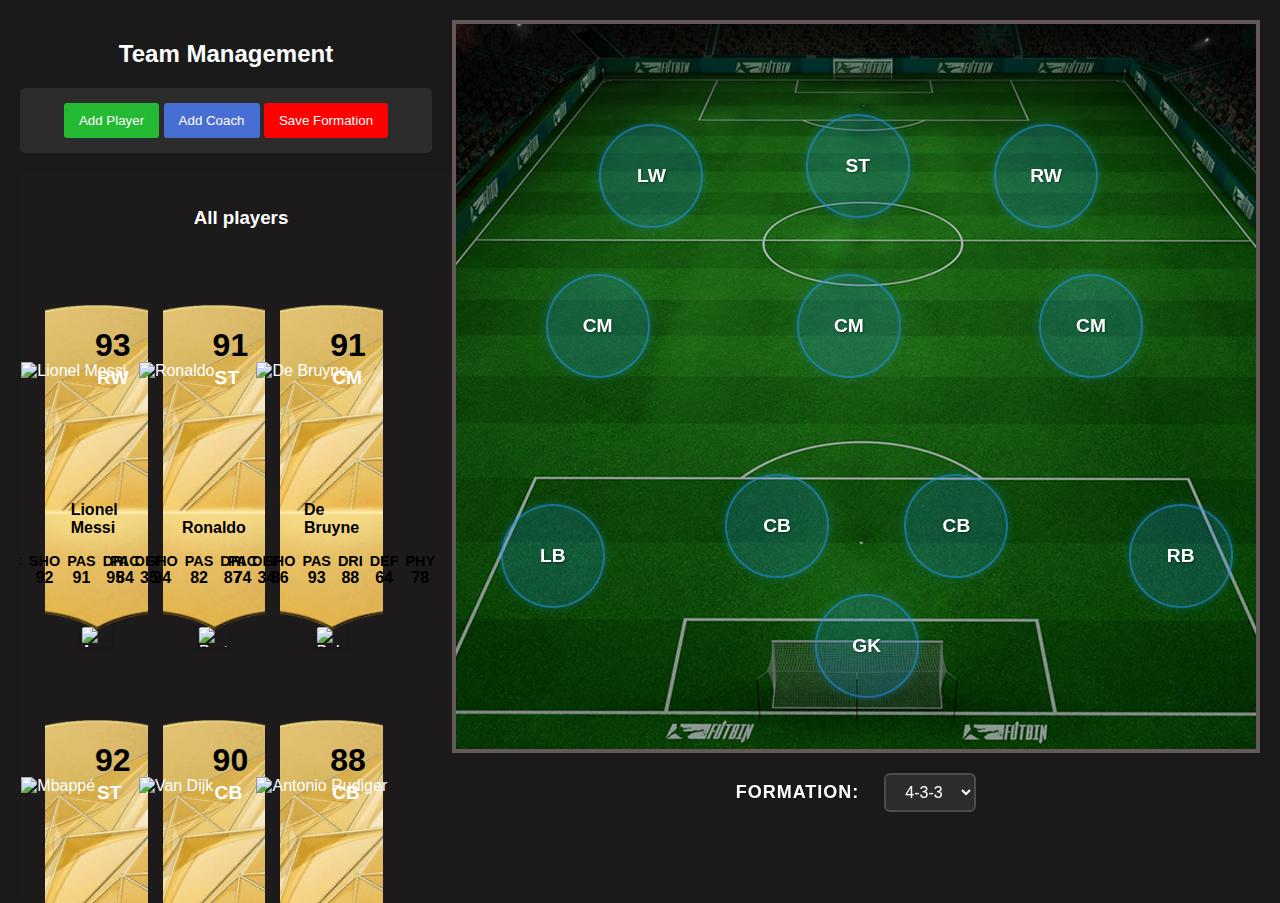
==== commit e0ea1ce0: "adding flag to card" ====
--- a/builder.html
+++ b/builder.html
@@ -87,6 +87,11 @@
           </div>
           
           <div class="form-group">
+            <label for="flag">Flag URL:</label>
+            <input type="url" id="flag" name="flag" placeholder="e.g., https://cdn.sofifa.net/flags/ma.png" required>
+          </div>
+          
+          <div class="form-group">
             <label for="club">Club:</label>
             <input type="text" id="club" name="club" placeholder="e.g., Paris Saint-Germain" required>
           </div>
--- a/style-builder.css
+++ b/style-builder.css
@@ -39,9 +39,10 @@
 
 .player {
   position: absolute;
-  width: 50px;
-  height: 50px;
-  background-color: #2196F3;
+  width: 100px;
+  height: 100px;
+  background-color: rgba(33, 150, 243, 0.1);
+  border: 2px solid rgba(33, 150, 243, 0.3);
   border-radius: 50%;
   display: flex;
   justify-content: center;
@@ -49,8 +50,12 @@
   cursor: pointer;
   color: #fff;
   font-weight: bold;
-  transition: all 0.5s ease-in-out; /* Add this line for smooth transitions */
-/* for animation when switching */
+  transition: all 0.5s ease-in-out;
+}
+
+.player[data-player-name] {
+  background-color: transparent;
+  border: none;
 }
 
 .formation-select {
@@ -168,16 +173,16 @@
 #playersList {
 display: flex;
 flex-wrap: wrap;
-justify-content: space-between; /* Add spacing between cards */
-gap: 15px; /* Adjust the gap between cards */
+gap: 15px;
+padding: 10px;
 }
 
 
 /* Update the card styles */
 .card {
 position: relative;
-width: calc(30% - 15px); /* Ensures three cards fit per row */
-margin: 10px;
+width: calc(30% - 15px); /* Desktop: 3 cards per row */
+margin: 0;
 height: 400px;
 background-image: url('src/assets/img/badge_gold.webp');
 background-size: cover;
@@ -592,21 +597,228 @@
 
 .player .delete-player {
     position: absolute;
-    top: -8px;
-    right: -8px;
-    width: 20px;
-    height: 20px;
-    background-color: red;
+    top: -10px;
+    right: -10px;
+    width: 25px;
+    height: 25px;
+    background-color: #ff4444;
     color: white;
-    border: none;
+    border: 2px solid white;
     border-radius: 50%;
     cursor: pointer;
-    display: none;
+    display: block;
     padding: 0;
     line-height: 1;
-    font-size: 14px;
+    font-size: 16px;
+    font-weight: bold;
+    z-index: 10;
+    transition: all 0.2s ease;
+}
+
+.player .delete-player:hover {
+    background-color: #ff0000;
+    transform: scale(1.1);
 }
 
 .player:hover .delete-player {
     display: block;
 }
+
+/* Make text more visible */
+.player:not([data-player-name]) {
+  background-color: rgba(33, 150, 243, 0.2);
+  border: 2px solid rgba(33, 150, 243, 0.5);
+  font-size: 1.2em;
+  text-shadow: 1px 1px 2px rgba(0, 0, 0, 0.5);
+  box-shadow: 0 0 10px rgba(33, 150, 243, 0.3);
+}
+
+/* Enhanced styling for empty positions */
+.player:not([data-player-name]) {
+  background-color: rgba(33, 150, 243, 0.2);
+  border: 2px solid rgba(33, 150, 243, 0.5);
+  font-size: 1.2em;
+  text-shadow: 1px 1px 2px rgba(0, 0, 0, 0.5);
+  box-shadow: 0 0 10px rgba(33, 150, 243, 0.3);
+}
+
+/* Hover effect for empty positions */
+.player:not([data-player-name]):hover {
+  background-color: rgba(33, 150, 243, 0.3);
+  border-color: rgba(33, 150, 243, 0.7);
+  transform: scale(1.05);
+  box-shadow: 0 0 15px rgba(33, 150, 243, 0.4);
+}
+
+/* Default size for desktop */
+.player {
+  position: absolute;
+  width: 100px;
+  height: 100px;
+  background-color: rgba(33, 150, 243, 0.1);
+  border: 2px solid rgba(33, 150, 243, 0.3);
+  border-radius: 50%;
+  display: flex;
+  justify-content: center;
+  align-items: center;
+  cursor: pointer;
+  color: #fff;
+  font-weight: bold;
+  transition: all 0.5s ease-in-out;
+}
+
+/* Tablet size adjustments */
+@media (max-width: 1024px) {
+  .player {
+    width: 70px;
+    height: 70px;
+    font-size: 0.9em;
+  }
+  
+  .player:not([data-player-name]) {
+    font-size: 1em;
+  }
+}
+
+/* Mobile size adjustments */
+@media (max-width: 768px) {
+  .player {
+    width: 35px;
+    height: 35px;
+    font-size: 0.7em;
+  }
+  
+  .player:not([data-player-name]) {
+    font-size: 0.8em;
+    box-shadow: 0 0 3px rgba(33, 150, 243, 0.3);
+  }
+  
+  .player .delete-player {
+    width: 16px;
+    height: 16px;
+    font-size: 12px;
+    top: -3px;
+    right: -3px;
+  }
+}
+
+/* Add responsive breakpoints */
+@media (max-width: 1024px) {
+  .card {
+    width: calc(50% - 15px); /* Tablet: 2 cards per row */
+  }
+}
+
+@media (max-width: 768px) {
+  .card {
+    width: 100%; /* Mobile: 1 card per row */
+    height: 350px; /* Slightly reduce height on mobile */
+  }
+  
+  /* Adjust other card elements for mobile */
+  .top-info {
+    font-size: 1.8rem;
+  }
+  
+  .stat-position {
+    font-size: 1rem;
+  }
+  
+  .player-name {
+    font-size: 0.9rem;
+    bottom: 90px;
+  }
+  
+  .stats {
+    bottom: 50px;
+    gap: 5px;
+  }
+  
+  .stat-label {
+    font-size: 0.8rem;
+  }
+  
+  .stat-value {
+    font-size: 0.9rem;
+  }
+}
+
+/* Add responsive styles for the popup */
+@media (max-width: 768px) {
+  .popup-form {
+    width: 90%; /* Use 90% of the viewport width */
+    max-height: 80vh; /* Adjust max height */
+    padding: 15px; /* Reduce padding */
+  }
+
+  #playerForm {
+    padding: 0 10px; /* Adjust form padding */
+  }
+
+  #playerForm label {
+    font-size: 13px; /* Slightly smaller font size */
+  }
+
+  #playerForm input,
+  #playerForm select {
+    font-size: 13px; /* Adjust input font size */
+    padding: 6px 10px; /* Adjust input padding */
+  }
+
+  #playerForm button[type="submit"] {
+    font-size: 14px; /* Adjust button font size */
+    padding: 8px; /* Adjust button padding */
+  }
+
+  .close-btn {
+    font-size: 20px; /* Adjust close button size */
+  }
+}
+
+/* Add player name above image on pitch */
+.player[data-player-name]::before {
+    content: attr(data-player-name);
+    position: absolute;
+    top: -25px;
+    left: 50%;
+}
+
+/* Adjust for mobile */
+@media (max-width: 768px) {
+    .player[data-player-name]::before {
+        font-size: 10px;
+        top: -20px;
+        padding: 1px 6px;
+    }
+}
+
+.flag-container {
+  position: absolute;
+  bottom: 10px;
+  left: 50%;
+  transform: translateX(-50%);
+  display: flex;
+  justify-content: center;
+  align-items: center;
+  width: 100%;
+}
+
+.player-flag {
+  width: 30px;
+  height: 20px;
+  object-fit: cover;
+  border-radius: 3px;
+  box-shadow: 0 2px 4px rgba(0, 0, 0, 0.2);
+}
+
+/* Adjust for mobile */
+@media (max-width: 768px) {
+  .flag-container {
+    bottom: 25px;
+  }
+  
+  .player-flag {
+    width: 25px;
+    height: 16px;
+  }
+}
